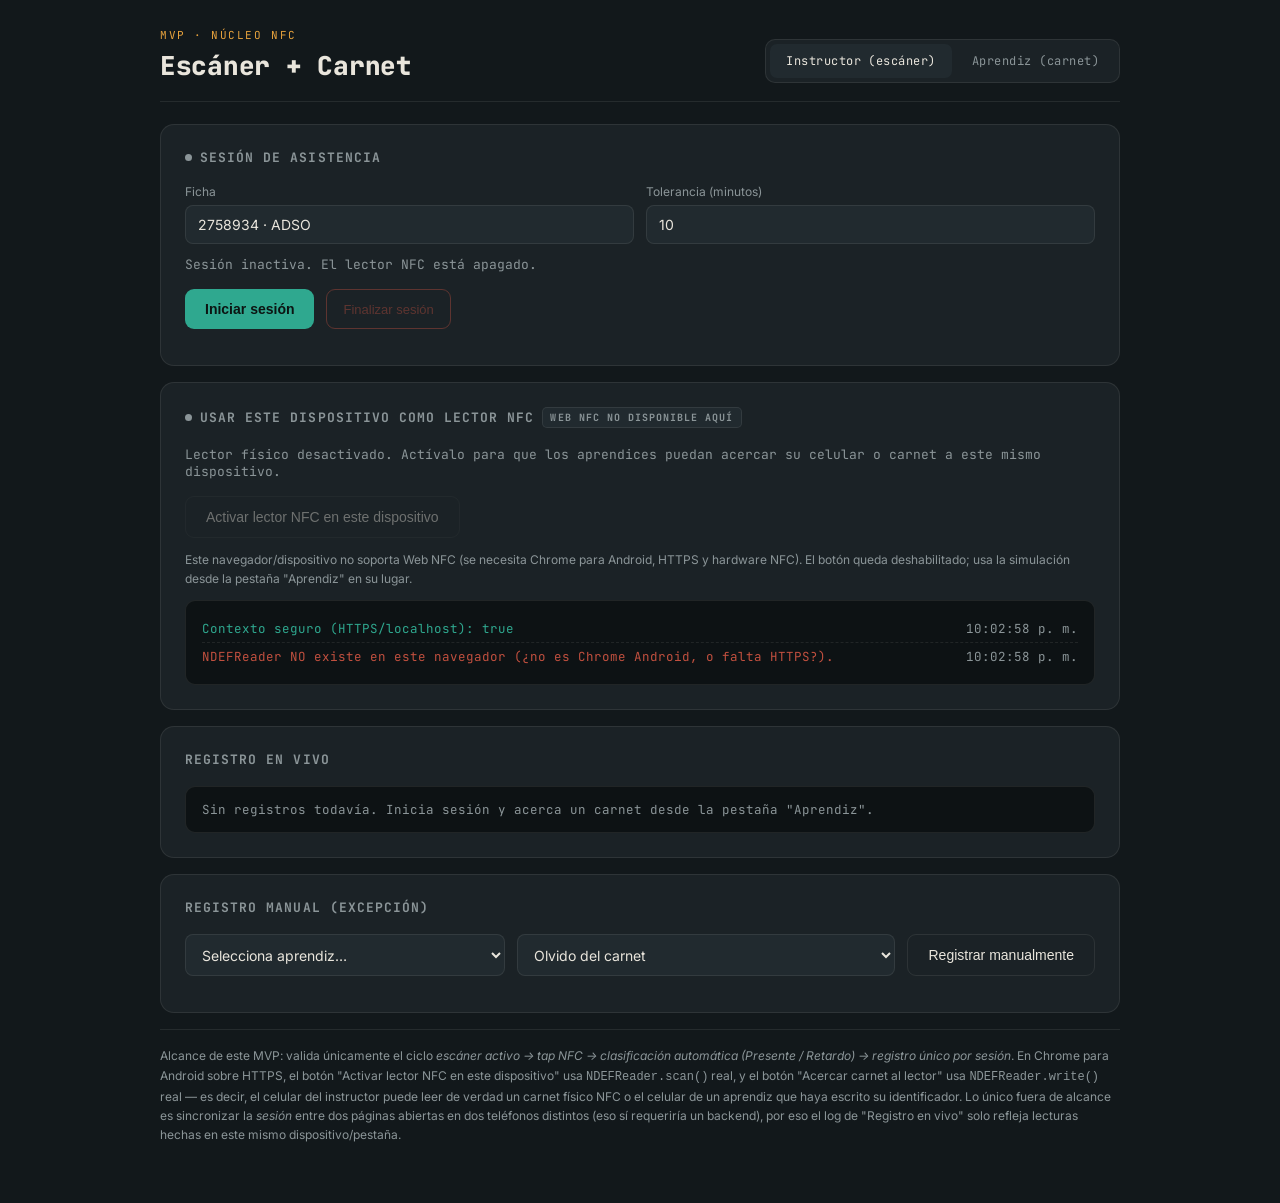
==== Aparte/Prototipo/index.html @ 7a856872 "Arreglo config github" ====
<!DOCTYPE html>
<html lang="es">
<head>
<meta charset="UTF-8">
<meta name="viewport" content="width=device-width, initial-scale=1.0">
<title>MVP · Asistencia NFC</title>
<style>
@import url('https://fonts.googleapis.com/css2?family=JetBrains+Mono:wght@400;500;700;800&family=Inter:wght@400;500;600&display=swap');

:root{
  --bg:#12181B;
  --panel:#1B2226;
  --panel-2:#212A2F;
  --ink:#E9E5DC;
  --muted:#8B9598;
  --teal:#2FA88F;
  --amber:#E8A33D;
  --red:#C2503F;
  --line:rgba(233,229,220,0.09);
}
*{box-sizing:border-box;}
body{
  margin:0;
  background:var(--bg);
  color:var(--ink);
  font-family:'Inter',sans-serif;
  min-height:100vh;
}
.wrap{max-width:1000px;margin:0 auto;padding:28px 20px 60px;}

.top{
  display:flex;justify-content:space-between;align-items:flex-end;
  border-bottom:1px solid var(--line);
  padding-bottom:18px;margin-bottom:22px;flex-wrap:wrap;gap:14px;
}
.eyebrow{
  font-family:'JetBrains Mono',monospace;font-size:11px;letter-spacing:.14em;
  color:var(--amber);text-transform:uppercase;margin:0 0 6px;
}
h1{
  font-family:'JetBrains Mono',monospace;font-weight:800;font-size:26px;
  margin:0;letter-spacing:-0.01em;
}
.tabs{display:flex;gap:4px;background:var(--panel);border:1px solid var(--line);border-radius:10px;padding:4px;}
.tab{
  font-family:'JetBrains Mono',monospace;font-size:12px;letter-spacing:.04em;
  padding:9px 16px;border-radius:7px;cursor:pointer;color:var(--muted);
  border:none;background:transparent;transition:all .15s;
}
.tab.active{background:var(--panel-2);color:var(--ink);}
.tab:hover:not(.active){color:var(--ink);}

.panel{
  background:var(--panel);border:1px solid var(--line);border-radius:14px;
  padding:24px;margin-bottom:16px;
}
.panel h2{
  font-family:'JetBrains Mono',monospace;font-size:13px;letter-spacing:.08em;
  text-transform:uppercase;color:var(--muted);margin:0 0 18px;
  display:flex;align-items:center;gap:8px;
}
.dot{width:7px;height:7px;border-radius:50%;background:var(--muted);display:inline-block;}
.dot.live{background:var(--teal);box-shadow:0 0 0 0 rgba(47,168,143,.6);animation:pulse 1.6s infinite;}
@keyframes pulse{
  0%{box-shadow:0 0 0 0 rgba(47,168,143,.55);}
  70%{box-shadow:0 0 0 9px rgba(47,168,143,0);}
  100%{box-shadow:0 0 0 0 rgba(47,168,143,0);}
}

.row{display:flex;gap:12px;flex-wrap:wrap;margin-bottom:12px;}
label{font-size:12px;color:var(--muted);display:block;margin-bottom:6px;}
input,select{
  background:var(--panel-2);border:1px solid var(--line);color:var(--ink);
  padding:10px 12px;border-radius:8px;font-family:'Inter',sans-serif;font-size:14px;
  width:100%;
}
input:focus,select:focus,button:focus-visible{outline:2px solid var(--teal);outline-offset:2px;}
.field{flex:1;min-width:140px;}

button.primary{
  background:var(--teal);color:#0C1412;border:none;font-weight:600;
  padding:12px 20px;border-radius:9px;cursor:pointer;font-size:14px;
  transition:transform .1s, opacity .15s;
}
button.primary:hover{opacity:.9;}
button.primary:active{transform:scale(.98);}
button.secondary{
  background:transparent;color:var(--ink);border:1px solid var(--line);
  padding:12px 20px;border-radius:9px;cursor:pointer;font-size:14px;
}
button.secondary:hover{border-color:var(--muted);}
button.danger{
  background:transparent;color:var(--red);border:1px solid var(--red);
  padding:10px 16px;border-radius:9px;cursor:pointer;font-size:13px;
}
button:disabled{opacity:.4;cursor:not-allowed;}

.status-line{
  font-family:'JetBrains Mono',monospace;font-size:13px;color:var(--muted);
  display:flex;align-items:center;gap:8px;margin-bottom:16px;
}

.log{
  background:#0D1214;border:1px solid var(--line);border-radius:10px;
  padding:14px 16px;font-family:'JetBrains Mono',monospace;font-size:12.5px;
  max-height:280px;overflow-y:auto;
}
.log-line{padding:5px 0;border-bottom:1px dashed var(--line);display:flex;justify-content:space-between;gap:10px;}
.log-line:last-child{border-bottom:none;}
.log-empty{color:var(--muted);}
.tag{
  padding:2px 8px;border-radius:5px;font-size:10.5px;letter-spacing:.04em;
  text-transform:uppercase;font-weight:700;
}
.tag.presente{background:rgba(47,168,143,.15);color:var(--teal);}
.tag.retardo{background:rgba(232,163,61,.15);color:var(--amber);}
.tag.ausente{background:rgba(194,80,63,.15);color:var(--red);}
.tag.manual{background:rgba(139,149,152,.18);color:var(--muted);}

.card-stage{
  display:flex;flex-direction:column;align-items:center;gap:22px;padding:14px 0 6px;
}
.carnet{
  width:230px;height:145px;border-radius:14px;
  background:linear-gradient(145deg,#212A2F,#182022);
  border:1px solid var(--line);
  padding:16px 18px;position:relative;overflow:hidden;
  box-shadow:0 10px 30px rgba(0,0,0,.35);
}
.carnet::after{
  content:'';position:absolute;top:-40%;right:-30%;width:180px;height:180px;
  background:radial-gradient(circle,rgba(232,163,61,.10),transparent 70%);
}
.carnet .brand{font-family:'JetBrains Mono',monospace;font-size:10px;letter-spacing:.12em;color:var(--amber);text-transform:uppercase;}
.carnet .name{font-weight:600;font-size:16px;margin-top:34px;}
.carnet .doc{font-family:'JetBrains Mono',monospace;font-size:11px;color:var(--muted);margin-top:4px;}
.carnet .nfc-icon{position:absolute;bottom:14px;right:16px;opacity:.5;}

.wave{position:relative;width:64px;height:64px;}
.wave-ring{
  position:absolute;inset:0;border-radius:50%;border:2px solid var(--amber);
  opacity:0;
}
.wave.active .wave-ring{animation:ring 1s ease-out;}
.wave.active .wave-ring:nth-child(2){animation-delay:.15s;}
.wave.active .wave-ring:nth-child(3){animation-delay:.3s;}
@keyframes ring{
  0%{opacity:.9;transform:scale(.3);}
  100%{opacity:0;transform:scale(1.9);}
}
.wave-core{
  position:absolute;inset:20px;border-radius:50%;background:var(--panel-2);
  display:flex;align-items:center;justify-content:center;border:1px solid var(--line);
}

.select-student{max-width:320px;width:100%;}
.confirm{
  font-family:'JetBrains Mono',monospace;font-size:13px;text-align:center;min-height:20px;
}
.confirm.ok{color:var(--teal);}
.confirm.warn{color:var(--amber);}
.confirm.err{color:var(--red);}

.foot-note{
  font-size:12px;color:var(--muted);line-height:1.6;border-top:1px solid var(--line);
  padding-top:16px;margin-top:6px;
}
.badge-nfc{
  font-family:'JetBrains Mono',monospace;font-size:10px;padding:3px 7px;border-radius:5px;
  background:var(--panel-2);color:var(--muted);border:1px solid var(--line);
}
@media(max-width:600px){
  h1{font-size:20px;}
  .panel{padding:18px;}
}
</style>
</head>
<body>
<div class="wrap">

  <div class="top">
    <div>
      <p class="eyebrow">MVP · Núcleo NFC</p>
      <h1>Escáner + Carnet</h1>
    </div>
    <div class="tabs">
      <button class="tab active" data-view="instructor">Instructor (escáner)</button>
      <button class="tab" data-view="aprendiz">Aprendiz (carnet)</button>
    </div>
  </div>

  <!-- INSTRUCTOR VIEW -->
  <div id="view-instructor">
    <div class="panel">
      <h2><span class="dot" id="session-dot"></span>Sesión de asistencia</h2>
      <div class="row">
        <div class="field">
          <label>Ficha</label>
          <input id="ficha" value="2758934 · ADSO" />
        </div>
        <div class="field">
          <label>Tolerancia (minutos)</label>
          <input id="tolerancia" type="number" value="10" min="0" />
        </div>
      </div>
      <div class="status-line" id="session-status">Sesión inactiva. El lector NFC está apagado.</div>
      <div class="row">
        <button class="primary" id="btn-start">Iniciar sesión</button>
        <button class="danger" id="btn-end" disabled>Finalizar sesión</button>
      </div>
    </div>

    <div class="panel">
      <h2><span class="dot" id="reader-dot"></span>Usar este dispositivo como lector NFC <span class="badge-nfc" id="reader-support-badge">detectando soporte…</span></h2>
      <div class="status-line" id="reader-status">Lector físico desactivado. Actívalo para que los aprendices puedan acercar su celular o carnet a este mismo dispositivo.</div>
      <div class="row">
        <button class="secondary" id="btn-activar-lector">Activar lector NFC en este dispositivo</button>
      </div>
      <div class="foot-note" id="reader-note" style="margin-top:2px;padding-top:0;border-top:none;"></div>
      <div class="log" id="reader-debug" style="margin-top:12px;max-height:160px;">
        <div class="log-empty">Registro técnico del lector aparecerá aquí (permisos, eventos NFC, errores).</div>
      </div>
    </div>

    <div class="panel">
      <h2>Registro en vivo</h2>
      <div class="log" id="log">
        <div class="log-empty">Sin registros todavía. Inicia sesión y acerca un carnet desde la pestaña "Aprendiz".</div>
      </div>
    </div>

    <div class="panel">
      <h2>Registro manual (excepción)</h2>
      <div class="row">
        <select class="select-student" id="manual-student"></select>
        <select id="manual-motivo" class="field">
          <option value="Olvido del carnet">Olvido del carnet</option>
          <option value="Daño del carnet">Daño del carnet</option>
          <option value="Falla del lector NFC">Falla del lector NFC</option>
        </select>
        <button class="secondary" id="btn-manual">Registrar manualmente</button>
      </div>
    </div>
  </div>

  <!-- APRENDIZ VIEW -->
  <div id="view-aprendiz" style="display:none;">
    <div class="panel">
      <h2>Identificarme</h2>
      <select class="select-student" id="aprendiz-select"></select>
    </div>

    <div class="panel">
      <h2><span class="badge-nfc" id="nfc-support-badge">detectando soporte NFC…</span></h2>
      <div class="card-stage">
        <div class="carnet" id="carnet">
          <div class="brand">SENA · Carnet NFC</div>
          <div class="name" id="carnet-name">—</div>
          <div class="doc" id="carnet-doc">—</div>
          <svg class="nfc-icon" width="26" height="26" viewBox="0 0 24 24" fill="none" stroke="#E9E5DC" stroke-width="1.6">
            <path d="M4 8a8 8 0 0 1 10 0"/><path d="M6.5 10.5a4.5 4.5 0 0 1 5.5 0"/><circle cx="9" cy="14" r="1.2" fill="#E9E5DC" stroke="none"/>
          </svg>
        </div>
        <div class="wave" id="wave">
          <div class="wave-ring"></div><div class="wave-ring"></div><div class="wave-ring"></div>
          <div class="wave-core">
            <svg width="20" height="20" viewBox="0 0 24 24" fill="none" stroke="#E8A33D" stroke-width="1.8">
              <path d="M4 8a8 8 0 0 1 10 0"/><path d="M6.5 10.5a4.5 4.5 0 0 1 5.5 0"/><circle cx="9" cy="14" r="1.2" fill="#E8A33D" stroke="none"/>
            </svg>
          </div>
        </div>
        <button class="primary" id="btn-tap">Acercar carnet al lector</button>
        <div class="confirm" id="confirm-msg"></div>
      </div>
    </div>

    <div class="foot-note" id="nfc-note"></div>
  </div>

  <div class="foot-note">
    Alcance de este MVP: valida únicamente el ciclo <em>escáner activo → tap NFC → clasificación automática (Presente / Retardo) → registro único por sesión</em>. En Chrome para Android sobre HTTPS, el botón "Activar lector NFC en este dispositivo" usa <code>NDEFReader.scan()</code> real, y el botón "Acercar carnet al lector" usa <code>NDEFReader.write()</code> real — es decir, el celular del instructor puede leer de verdad un carnet físico NFC o el celular de un aprendiz que haya escrito su identificador. Lo único fuera de alcance es sincronizar la <em>sesión</em> entre dos páginas abiertas en dos teléfonos distintos (eso sí requeriría un backend), por eso el log de "Registro en vivo" solo refleja lecturas hechas en este mismo dispositivo/pestaña.
  </div>
</div>

<script>
// ---------- Estado en memoria (sin localStorage) ----------
const students = [
  {id:'s1', name:'Laura Martínez', doc:'1075846213'},
  {id:'s2', name:'Julián Rojas',   doc:'1098234567'},
  {id:'s3', name:'Camila Torres',  doc:'1080345678'},
  {id:'s4', name:'Andrés Gómez',   doc:'1073456789'},
];

let session = { active:false, startTime:null, toleranceMin:10, records:{} };

// ---------- Tabs ----------
document.querySelectorAll('.tab').forEach(t=>{
  t.addEventListener('click', ()=>{
    document.querySelectorAll('.tab').forEach(x=>x.classList.remove('active'));
    t.classList.add('active');
    const v = t.dataset.view;
    document.getElementById('view-instructor').style.display = v==='instructor' ? '' : 'none';
    document.getElementById('view-aprendiz').style.display = v==='aprendiz' ? '' : 'none';
  });
});

// ---------- Poblar selects ----------
function fillSelect(sel, placeholder){
  sel.innerHTML = `<option value="">${placeholder}</option>` +
    students.map(s=>`<option value="${s.id}">${s.name} · ${s.doc}</option>`).join('');
}
fillSelect(document.getElementById('manual-student'), 'Selecciona aprendiz…');
fillSelect(document.getElementById('aprendiz-select'), 'Selecciona tu perfil…');

// ---------- Carnet preview ----------
const aprendizSelect = document.getElementById('aprendiz-select');
aprendizSelect.addEventListener('change', ()=>{
  const s = students.find(x=>x.id===aprendizSelect.value);
  document.getElementById('carnet-name').textContent = s ? s.name : '—';
  document.getElementById('carnet-doc').textContent = s ? s.doc : '—';
  document.getElementById('confirm-msg').textContent = '';
});

// ---------- Sesión: iniciar / finalizar ----------
const dot = document.getElementById('session-dot');
const statusLine = document.getElementById('session-status');
const btnStart = document.getElementById('btn-start');
const btnEnd = document.getElementById('btn-end');

btnStart.addEventListener('click', ()=>{
  session.active = true;
  session.startTime = new Date();
  session.toleranceMin = parseInt(document.getElementById('tolerancia').value || '10', 10);
  session.records = {};
  dot.classList.add('live');
  statusLine.textContent = `Sesión activa desde ${fmtTime(session.startTime)} · lector NFC habilitado · tolerancia ${session.toleranceMin} min.`;
  btnStart.disabled = true;
  btnEnd.disabled = false;
  renderLog();
});

btnEnd.addEventListener('click', ()=> endSession('finalizada manualmente por el instructor'));

function endSession(reason){
  if(!session.active) return;
  // marcar ausentes
  students.forEach(s=>{
    if(!session.records[s.id]){
      session.records[s.id] = {estado:'Ausente', hora:null, medio:'—'};
    }
  });
  session.active = false;
  dot.classList.remove('live');
  statusLine.textContent = `Sesión cerrada (${reason}). Lector NFC deshabilitado.`;
  btnStart.disabled = false;
  btnEnd.disabled = true;
  renderLog();
}

// ---------- Registro (tap NFC simulado / real) ----------
function fmtTime(d){ return d.toLocaleTimeString('es-CO',{hour:'2-digit',minute:'2-digit',second:'2-digit'}); }

function registrar(studentId, medio){
  const confirmEl = document.getElementById('confirm-msg');
  const s = students.find(x=>x.id===studentId);
  if(!s){ confirmEl.textContent='Selecciona tu perfil primero.'; confirmEl.className='confirm err'; return; }
  if(!session.active){
    confirmEl.textContent = 'El instructor aún no ha iniciado la sesión.';
    confirmEl.className = 'confirm err';
    return;
  }
  if(session.records[studentId] && session.records[studentId].estado !== 'Ausente'){
    confirmEl.textContent = 'Ya registraste tu asistencia en esta sesión.';
    confirmEl.className = 'confirm err';
    return;
  }
  const now = new Date();
  const elapsedMin = (now - session.startTime) / 60000;
  const estado = elapsedMin <= session.toleranceMin ? 'Presente' : 'Retardo';
  session.records[studentId] = { estado, hora: now, medio, retrasoMin: estado==='Retardo' ? Math.round(elapsedMin - session.toleranceMin) : 0 };

  confirmEl.textContent = estado === 'Presente'
    ? `Registrado como Presente a las ${fmtTime(now)}.`
    : `Registrado como Retardo (+${session.records[studentId].retrasoMin} min).`;
  confirmEl.className = estado === 'Presente' ? 'confirm ok' : 'confirm warn';
  renderLog();
}

document.getElementById('btn-tap').addEventListener('click', async ()=>{
  const studentId = aprendizSelect.value;
  const wave = document.getElementById('wave');
  wave.classList.remove('active'); void wave.offsetWidth; wave.classList.add('active');

  // Intento real de Web NFC (solo funcionará en Chrome Android, HTTPS, con hardware NFC)
  if('NDEFReader' in window){
    try{
      const s = students.find(x=>x.id===studentId);
      const writer = new NDEFReader();
      await writer.write({records:[{recordType:'text', data: studentId + '|' + (s? s.doc:'')}]});
    }catch(e){ /* sin hardware o permiso: seguimos con la simulación */ }
  }
  registrar(studentId, 'Dispositivo móvil NFC');
});

// ---------- Lector NFC real en el dispositivo del instructor ----------
const readerDot = document.getElementById('reader-dot');
const readerStatus = document.getElementById('reader-status');
const readerBadge = document.getElementById('reader-support-badge');
const readerNote = document.getElementById('reader-note');
const readerDebug = document.getElementById('reader-debug');
const btnActivarLector = document.getElementById('btn-activar-lector');
let readerActive = false;

function debugLog(msg, kind){
  const time = fmtTime(new Date());
  if(readerDebug.querySelector('.log-empty')) readerDebug.innerHTML = '';
  const color = kind==='err' ? 'var(--red)' : kind==='ok' ? 'var(--teal)' : 'var(--muted)';
  const line = document.createElement('div');
  line.className = 'log-line';
  line.innerHTML = `<span style="color:${color}">${msg}</span><span style="color:var(--muted)">${time}</span>`;
  readerDebug.prepend(line);
}

function nfcSupported(){ return 'NDEFReader' in window; }

if(nfcSupported()){
  readerBadge.textContent = 'Web NFC disponible';
  readerNote.textContent = 'Este dispositivo puede leer NFC directamente. Al activarlo, cualquier carnet o celular que se acerque quedará registrado sin pasar por la pestaña "Aprendiz" de esta misma página.';
  debugLog('NDEFReader detectado en este navegador.', 'ok');
} else {
  readerBadge.textContent = 'Web NFC no disponible aquí';
  readerNote.textContent = 'Este navegador/dispositivo no soporta Web NFC (se necesita Chrome para Android, HTTPS y hardware NFC). El botón queda deshabilitado; usa la simulación desde la pestaña "Aprendiz" en su lugar.';
  btnActivarLector.disabled = true;
  debugLog('NDEFReader NO existe en este navegador (¿no es Chrome Android, o falta HTTPS?).', 'err');
}
debugLog(`Contexto seguro (HTTPS/localhost): ${window.isSecureContext}`, window.isSecureContext ? 'ok' : 'err');

btnActivarLector.addEventListener('click', async ()=>{
  if(readerActive) return;
  debugLog('Solicitando permiso NFC…');
  try{
    const reader = new NDEFReader();
    await reader.scan();
    readerActive = true;
    readerDot.classList.add('live');
    readerStatus.textContent = 'Lector NFC activo en este dispositivo · esperando que acerquen un carnet o celular…';
    btnActivarLector.textContent = 'Lector activo';
    btnActivarLector.disabled = true;
    debugLog('Permiso concedido. scan() iniciado — esperando eventos "reading".', 'ok');

    reader.onreading = (event) => {
      debugLog(`Evento "reading" recibido. serial=${event.serialNumber || 's/n'}, registros=${event.message.records.length}`, 'ok');
      let studentId = null;
      for(const record of event.message.records){
        debugLog(`Registro NDEF tipo: ${record.recordType}`);
        if(record.recordType === 'text'){
          const text = new TextDecoder(record.encoding || 'utf-8').decode(record.data);
          studentId = text.split('|')[0];
          break;
        }
      }
      if(!studentId){
        readerStatus.textContent = `Tag detectado (serial ${event.serialNumber || 'desconocido'}) sin datos de aprendiz asociados.`;
        return;
      }
      const s = students.find(x=>x.id===studentId);
      if(!s){
        readerStatus.textContent = `Identificador NFC leído (${studentId}) no corresponde a ningún aprendiz enrolado.`;
        return;
      }
      registrar(studentId, 'Lector NFC del instructor');
      readerStatus.textContent = `Última lectura: ${s.name} a las ${fmtTime(new Date())}.`;
    };

    reader.onreadingerror = () => {
      debugLog('Evento "readingerror": el tag se detectó pero no se pudo leer su contenido.', 'err');
      readerStatus.textContent = 'Error leyendo el tag NFC. Vuelve a acercarlo.';
    };
  }catch(err){
    debugLog(`scan() falló: ${err.name} — ${err.message}`, 'err');
    readerStatus.textContent = 'No se pudo activar el lector (permiso denegado o sin hardware NFC en este dispositivo).';
  }
});

// ---------- Registro manual ----------
document.getElementById('btn-manual').addEventListener('click', ()=>{
  const sel = document.getElementById('manual-student');
  const motivo = document.getElementById('manual-motivo').value;
  if(!sel.value){ return; }
  if(!session.active){ alert('Inicia la sesión antes de registrar manualmente.'); return; }
  const now = new Date();
  session.records[sel.value] = { estado:'Presente (manual)', hora:now, medio:`Manual · ${motivo}`, retrasoMin:0 };
  renderLog();
  sel.value = '';
});

// ---------- Log ----------
function renderLog(){
  const log = document.getElementById('log');
  const entries = Object.entries(session.records);
  if(entries.length === 0){
    log.innerHTML = '<div class="log-empty">Sin registros todavía. Inicia sesión y acerca un carnet desde la pestaña "Aprendiz".</div>';
    return;
  }
  log.innerHTML = entries
    .sort((a,b)=> (b[1].hora||0) - (a[1].hora||0))
    .map(([id, r])=>{
      const s = students.find(x=>x.id===id);
      const cls = r.estado.toLowerCase().includes('presente') ? (r.estado.includes('manual') ? 'manual' : 'presente')
                 : r.estado==='Retardo' ? 'retardo' : 'ausente';
      const hora = r.hora ? fmtTime(r.hora) : '—';
      return `<div class="log-line">
        <span>${s.name}</span>
        <span style="color:var(--muted)">${r.medio}</span>
        <span>${hora}</span>
        <span class="tag ${cls}">${r.estado}</span>
      </div>`;
    }).join('');
}

// ---------- Soporte Web NFC real (informativo) ----------
const badge = document.getElementById('nfc-support-badge');
const note = document.getElementById('nfc-note');
if('NDEFReader' in window){
  badge.textContent = 'Web NFC disponible en este navegador';
  note.textContent = 'Este dispositivo soporta Web NFC. Al presionar "Acercar carnet al lector" se intentará una escritura NFC real, además de la simulación en pantalla.';
} else {
  badge.textContent = 'Web NFC no disponible — modo simulación';
  note.textContent = 'Web NFC solo funciona en Chrome para Android sobre HTTPS con hardware NFC. En este dispositivo/navegador el flujo se ejecuta en modo simulación, con la misma lógica de negocio (tolerancia, estados, registro único).';
}
</script>
</body>
</html>
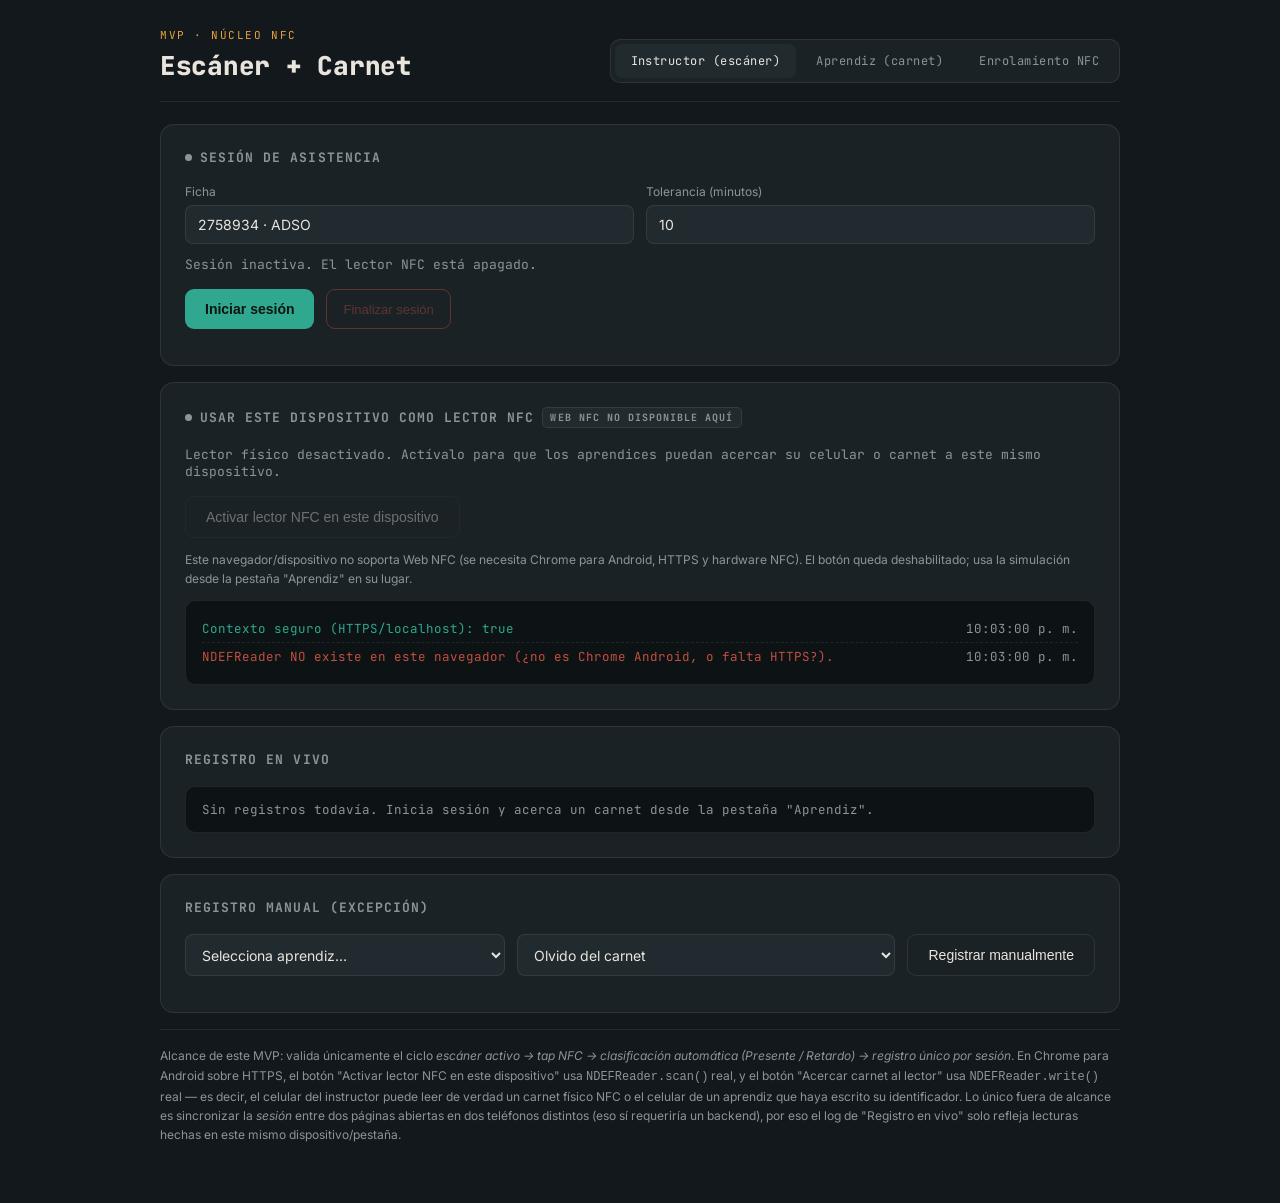
==== commit 74bdf54e: "Cambio prototipo para escritura" ====
--- a/Aparte/Prototipo/index.html
+++ b/Aparte/Prototipo/index.html
@@ -186,6 +186,7 @@
     <div class="tabs">
       <button class="tab active" data-view="instructor">Instructor (escáner)</button>
       <button class="tab" data-view="aprendiz">Aprendiz (carnet)</button>
+      <button class="tab" data-view="enrolamiento">Enrolamiento NFC</button>
     </div>
   </div>
 
@@ -277,6 +278,29 @@
     <div class="foot-note" id="nfc-note"></div>
   </div>
 
+  <!-- ENROLAMIENTO VIEW -->
+  <div id="view-enrolamiento" style="display:none;">
+    <div class="panel">
+      <h2>Escribir carnet NFC de un estudiante</h2>
+      <div class="status-line">Este paso se hace una única vez por aprendiz: graba su nombre y documento en un tag NFC en blanco (o en el chip de un carnet reescribible). Ese mismo tag es el que luego se usa para registrar asistencia en las pestañas Instructor / Aprendiz.</div>
+      <div class="row">
+        <select class="select-student" id="enroll-select"></select>
+        <button class="secondary" id="btn-write-tag">Escribir en tag NFC</button>
+      </div>
+      <div class="confirm" id="enroll-confirm"></div>
+    </div>
+
+    <div class="panel">
+      <h2><span class="badge-nfc" id="enroll-support-badge">detectando soporte…</span></h2>
+      <div class="log" id="enroll-debug">
+        <div class="log-empty">El registro técnico de la escritura NFC aparecerá aquí.</div>
+      </div>
+      <div class="foot-note" style="margin-top:12px;padding-top:0;border-top:none;">
+        El formato grabado es texto plano <code>idInterno|documento</code> (por ejemplo <code>s1|1075846213</code>), el mismo que ya interpreta el lector del instructor. Si el tag ya tenía datos de otro estudiante, esta escritura los reemplaza — en una versión posterior conviene leer primero el tag y pedir confirmación antes de sobrescribir (ver RF-24 del documento original).
+      </div>
+    </div>
+  </div>
+
   <div class="foot-note">
     Alcance de este MVP: valida únicamente el ciclo <em>escáner activo → tap NFC → clasificación automática (Presente / Retardo) → registro único por sesión</em>. En Chrome para Android sobre HTTPS, el botón "Activar lector NFC en este dispositivo" usa <code>NDEFReader.scan()</code> real, y el botón "Acercar carnet al lector" usa <code>NDEFReader.write()</code> real — es decir, el celular del instructor puede leer de verdad un carnet físico NFC o el celular de un aprendiz que haya escrito su identificador. Lo único fuera de alcance es sincronizar la <em>sesión</em> entre dos páginas abiertas en dos teléfonos distintos (eso sí requeriría un backend), por eso el log de "Registro en vivo" solo refleja lecturas hechas en este mismo dispositivo/pestaña.
   </div>
@@ -301,6 +325,7 @@
     const v = t.dataset.view;
     document.getElementById('view-instructor').style.display = v==='instructor' ? '' : 'none';
     document.getElementById('view-aprendiz').style.display = v==='aprendiz' ? '' : 'none';
+    document.getElementById('view-enrolamiento').style.display = v==='enrolamiento' ? '' : 'none';
   });
 });
 
@@ -311,6 +336,7 @@
 }
 fillSelect(document.getElementById('manual-student'), 'Selecciona aprendiz…');
 fillSelect(document.getElementById('aprendiz-select'), 'Selecciona tu perfil…');
+fillSelect(document.getElementById('enroll-select'), 'Selecciona aprendiz a enrolar…');
 
 // ---------- Carnet preview ----------
 const aprendizSelect = document.getElementById('aprendiz-select');
@@ -482,6 +508,55 @@
   }
 });
 
+// ---------- Enrolamiento: escribir datos del estudiante en un tag NFC ----------
+const enrollBadge = document.getElementById('enroll-support-badge');
+const enrollDebug = document.getElementById('enroll-debug');
+const enrollConfirm = document.getElementById('enroll-confirm');
+const enrollSelect = document.getElementById('enroll-select');
+const btnWriteTag = document.getElementById('btn-write-tag');
+
+function enrollLog(msg, kind){
+  const time = fmtTime(new Date());
+  if(enrollDebug.querySelector('.log-empty')) enrollDebug.innerHTML = '';
+  const color = kind==='err' ? 'var(--red)' : kind==='ok' ? 'var(--teal)' : 'var(--muted)';
+  const line = document.createElement('div');
+  line.className = 'log-line';
+  line.innerHTML = `<span style="color:${color}">${msg}</span><span style="color:var(--muted)">${time}</span>`;
+  enrollDebug.prepend(line);
+}
+
+if('NDEFReader' in window){
+  enrollBadge.textContent = 'Web NFC disponible — puede escribir tags reales';
+} else {
+  enrollBadge.textContent = 'Web NFC no disponible aquí';
+  btnWriteTag.disabled = true;
+  enrollLog('NDEFReader no existe en este navegador: se necesita Chrome para Android sobre HTTPS.', 'err');
+}
+
+btnWriteTag.addEventListener('click', async ()=>{
+  const studentId = enrollSelect.value;
+  if(!studentId){
+    enrollConfirm.textContent = 'Selecciona primero a qué aprendiz corresponde el tag.';
+    enrollConfirm.className = 'confirm err';
+    return;
+  }
+  const s = students.find(x=>x.id===studentId);
+  enrollConfirm.textContent = 'Acerca el tag NFC al dispositivo para escribirlo…';
+  enrollConfirm.className = 'confirm warn';
+  enrollLog(`Solicitando escritura para ${s.name} (${studentId}|${s.doc})…`);
+  try{
+    const writer = new NDEFReader();
+    await writer.write({records:[{recordType:'text', data: `${studentId}|${s.doc}`}]});
+    enrollConfirm.textContent = `Tag escrito correctamente para ${s.name}. Ya puede usarse para registrar asistencia.`;
+    enrollConfirm.className = 'confirm ok';
+    enrollLog(`Escritura exitosa: ${s.name}.`, 'ok');
+  }catch(err){
+    enrollConfirm.textContent = 'No se pudo escribir el tag (permiso denegado, sin hardware NFC, o se agotó el tiempo de espera).';
+    enrollConfirm.className = 'confirm err';
+    enrollLog(`write() falló: ${err.name} — ${err.message}`, 'err');
+  }
+});
+
 // ---------- Registro manual ----------
 document.getElementById('btn-manual').addEventListener('click', ()=>{
   const sel = document.getElementById('manual-student');
